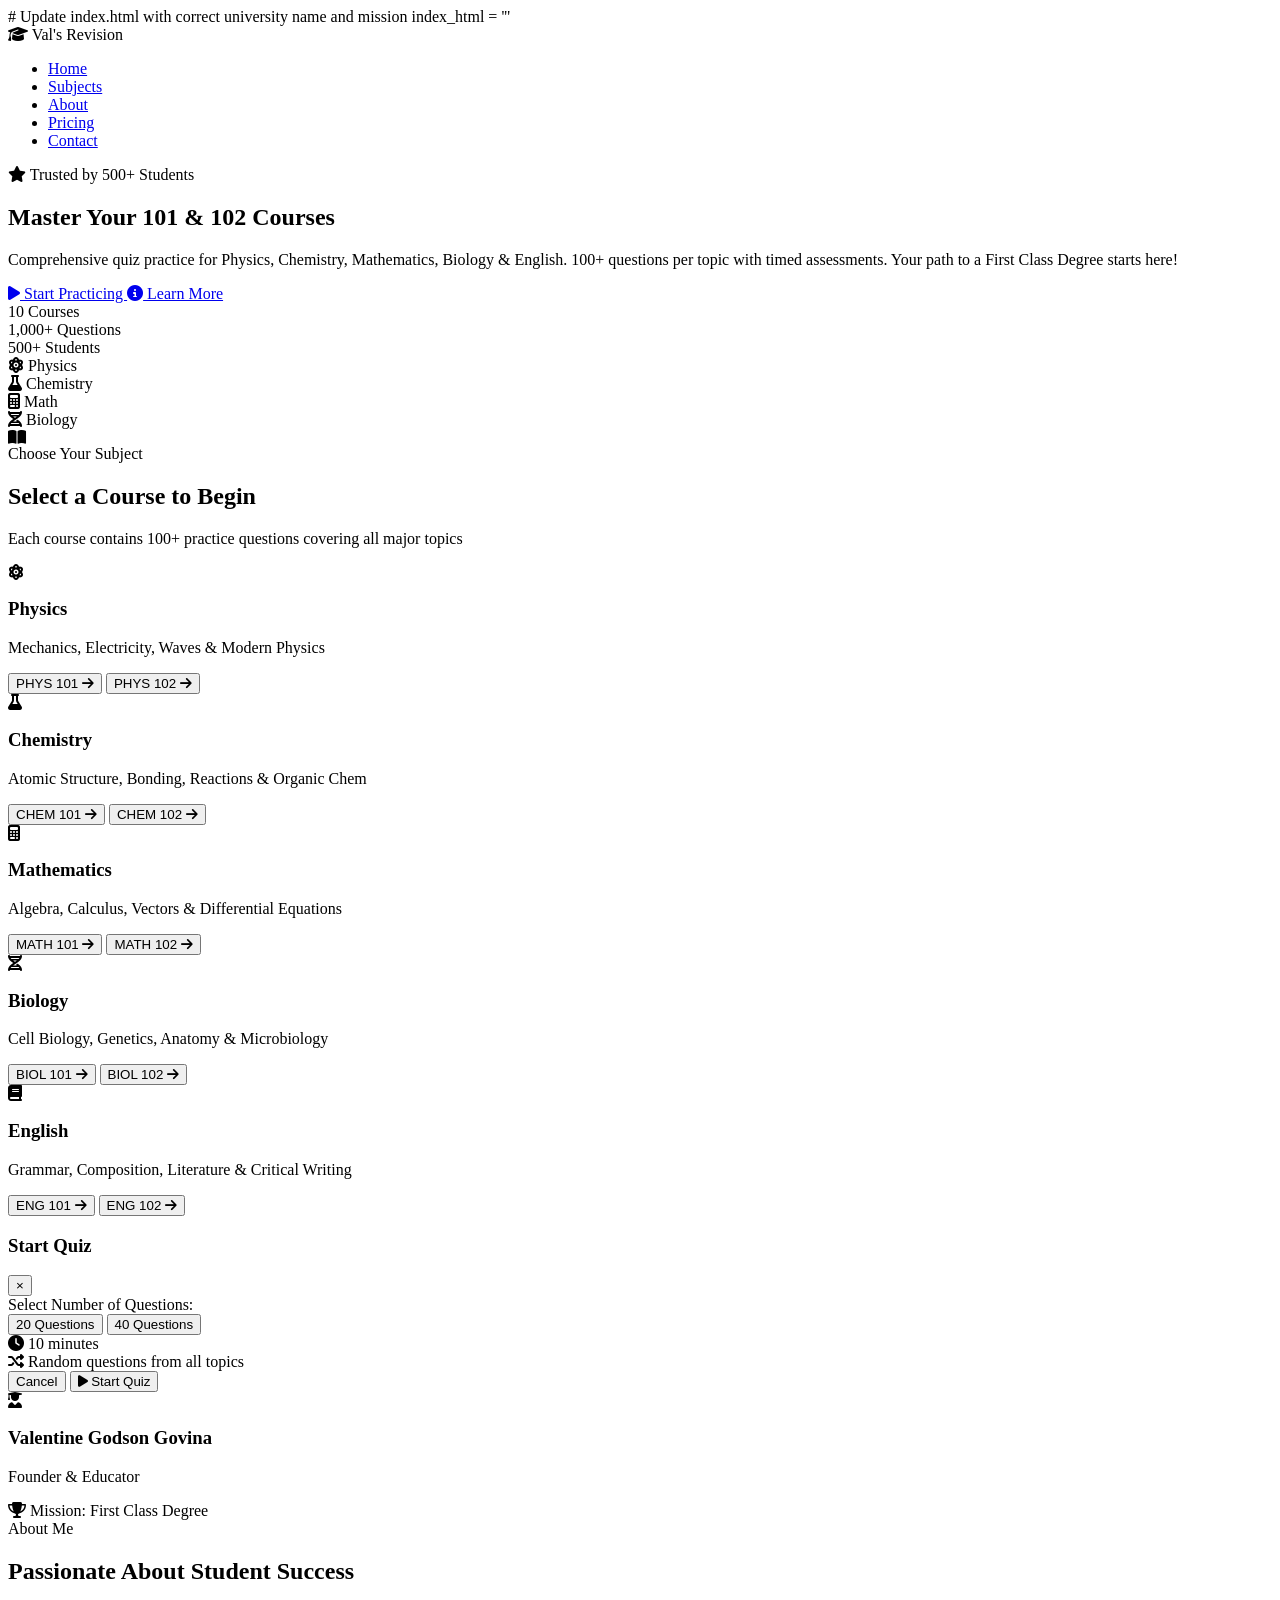
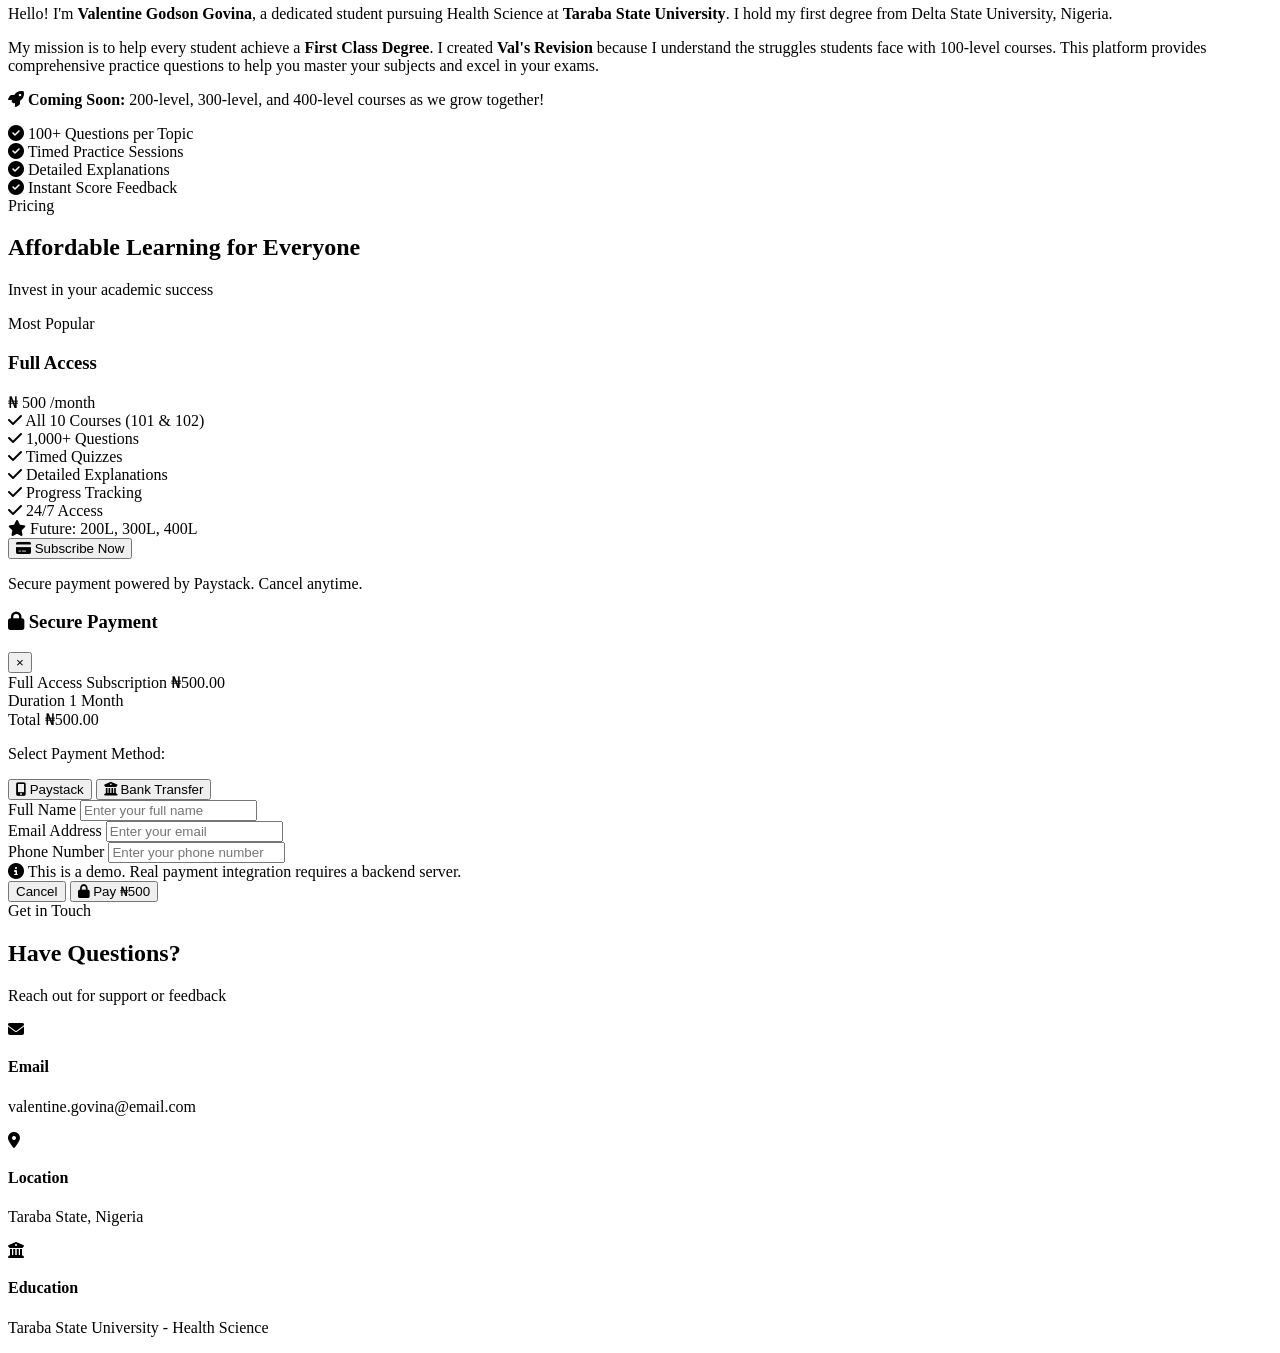
==== index.html @ 2d789924 "Update university name and mission in index.html Updated the university name and mission statement i" ====
# Update index.html with correct university name and mission
index_html = '''<!DOCTYPE html>
<html lang="en">
<head>
    <meta charset="UTF-8">
    <meta name="viewport" content="width=device-width, initial-scale=1.0">
    <title>Val's Revision - Ace Your 101 & 102 Courses</title>
    <link rel="stylesheet" href="css/style.css">
    <link href="https://fonts.googleapis.com/css2?family=Poppins:wght@300;400;500;600;700;800&display=swap" rel="stylesheet">
    <link rel="stylesheet" href="https://cdnjs.cloudflare.com/ajax/libs/font-awesome/6.4.0/css/all.min.css">
</head>
<body>
    <!-- Navigation -->
    <nav class="navbar">
        <div class="nav-container">
            <div class="logo">
                <i class="fas fa-graduation-cap"></i>
                <span>Val's Revision</span>
            </div>
            <ul class="nav-links">
                <li><a href="#home" class="active">Home</a></li>
                <li><a href="#subjects">Subjects</a></li>
                <li><a href="#about">About</a></li>
                <li><a href="#pricing">Pricing</a></li>
                <li><a href="#contact">Contact</a></li>
            </ul>
            <div class="hamburger">
                <span></span>
                <span></span>
                <span></span>
            </div>
        </div>
    </nav>

    <!-- Hero Section -->
    <section id="home" class="hero">
        <div class="hero-content">
            <div class="hero-badge">
                <i class="fas fa-star"></i>
                <span>Trusted by 500+ Students</span>
            </div>
            <h1>Master Your <span class="gradient-text">101 & 102</span> Courses</h1>
            <p class="hero-subtitle">Comprehensive quiz practice for Physics, Chemistry, Mathematics, Biology & English. 100+ questions per topic with timed assessments. Your path to a First Class Degree starts here!</p>
            <div class="hero-buttons">
                <a href="#subjects" class="btn btn-primary">
                    <i class="fas fa-play"></i> Start Practicing
                </a>
                <a href="#about" class="btn btn-secondary">
                    <i class="fas fa-info-circle"></i> Learn More
                </a>
            </div>
            <div class="hero-stats">
                <div class="stat">
                    <span class="stat-number">10</span>
                    <span class="stat-label">Courses</span>
                </div>
                <div class="stat">
                    <span class="stat-number">1,000+</span>
                    <span class="stat-label">Questions</span>
                </div>
                <div class="stat">
                    <span class="stat-number">500+</span>
                    <span class="stat-label">Students</span>
                </div>
            </div>
        </div>
        <div class="hero-image">
            <div class="floating-card card-1">
                <i class="fas fa-atom"></i>
                <span>Physics</span>
            </div>
            <div class="floating-card card-2">
                <i class="fas fa-flask"></i>
                <span>Chemistry</span>
            </div>
            <div class="floating-card card-3">
                <i class="fas fa-calculator"></i>
                <span>Math</span>
            </div>
            <div class="floating-card card-4">
                <i class="fas fa-dna"></i>
                <span>Biology</span>
            </div>
            <div class="hero-illustration">
                <div class="circle circle-1"></div>
                <div class="circle circle-2"></div>
                <div class="circle circle-3"></div>
                <i class="fas fa-book-open main-icon"></i>
            </div>
        </div>
    </section>

    <!-- Subjects Section -->
    <section id="subjects" class="subjects">
        <div class="container">
            <div class="section-header">
                <span class="section-badge">Choose Your Subject</span>
                <h2>Select a Course to Begin</h2>
                <p>Each course contains 100+ practice questions covering all major topics</p>
            </div>
            
            <div class="subjects-grid">
                <!-- Physics -->
                <div class="subject-card" data-subject="physics">
                    <div class="subject-icon physics">
                        <i class="fas fa-atom"></i>
                    </div>
                    <h3>Physics</h3>
                    <p>Mechanics, Electricity, Waves & Modern Physics</p>
                    <div class="course-options">
                        <button class="course-btn" onclick="startQuiz('physics101')">
                            <span>PHYS 101</span>
                            <i class="fas fa-arrow-right"></i>
                        </button>
                        <button class="course-btn" onclick="startQuiz('physics102')">
                            <span>PHYS 102</span>
                            <i class="fas fa-arrow-right"></i>
                        </button>
                    </div>
                </div>

                <!-- Chemistry -->
                <div class="subject-card" data-subject="chemistry">
                    <div class="subject-icon chemistry">
                        <i class="fas fa-flask"></i>
                    </div>
                    <h3>Chemistry</h3>
                    <p>Atomic Structure, Bonding, Reactions & Organic Chem</p>
                    <div class="course-options">
                        <button class="course-btn" onclick="startQuiz('chemistry101')">
                            <span>CHEM 101</span>
                            <i class="fas fa-arrow-right"></i>
                        </button>
                        <button class="course-btn" onclick="startQuiz('chemistry102')">
                            <span>CHEM 102</span>
                            <i class="fas fa-arrow-right"></i>
                        </button>
                    </div>
                </div>

                <!-- Mathematics -->
                <div class="subject-card" data-subject="mathematics">
                    <div class="subject-icon mathematics">
                        <i class="fas fa-calculator"></i>
                    </div>
                    <h3>Mathematics</h3>
                    <p>Algebra, Calculus, Vectors & Differential Equations</p>
                    <div class="course-options">
                        <button class="course-btn" onclick="startQuiz('math101')">
                            <span>MATH 101</span>
                            <i class="fas fa-arrow-right"></i>
                        </button>
                        <button class="course-btn" onclick="startQuiz('math102')">
                            <span>MATH 102</span>
                            <i class="fas fa-arrow-right"></i>
                        </button>
                    </div>
                </div>

                <!-- Biology -->
                <div class="subject-card" data-subject="biology">
                    <div class="subject-icon biology">
                        <i class="fas fa-dna"></i>
                    </div>
                    <h3>Biology</h3>
                    <p>Cell Biology, Genetics, Anatomy & Microbiology</p>
                    <div class="course-options">
                        <button class="course-btn" onclick="startQuiz('biology101')">
                            <span>BIOL 101</span>
                            <i class="fas fa-arrow-right"></i>
                        </button>
                        <button class="course-btn" onclick="startQuiz('biology102')">
                            <span>BIOL 102</span>
                            <i class="fas fa-arrow-right"></i>
                        </button>
                    </div>
                </div>

                <!-- English -->
                <div class="subject-card" data-subject="english">
                    <div class="subject-icon english">
                        <i class="fas fa-book"></i>
                    </div>
                    <h3>English</h3>
                    <p>Grammar, Composition, Literature & Critical Writing</p>
                    <div class="course-options">
                        <button class="course-btn" onclick="startQuiz('english101')">
                            <span>ENG 101</span>
                            <i class="fas fa-arrow-right"></i>
                        </button>
                        <button class="course-btn" onclick="startQuiz('english102')">
                            <span>ENG 102</span>
                            <i class="fas fa-arrow-right"></i>
                        </button>
                    </div>
                </div>
            </div>
        </div>
    </section>

    <!-- Quiz Modal -->
    <div id="quizModal" class="modal">
        <div class="modal-content">
            <div class="modal-header">
                <h3 id="modalTitle">Start Quiz</h3>
                <button class="close-btn" onclick="closeModal()">&times;</button>
            </div>
            <div class="modal-body">
                <div class="quiz-setup">
                    <div class="setup-option">
                        <label>Select Number of Questions:</label>
                        <div class="option-buttons">
                            <button class="opt-btn active" data-questions="20">20 Questions</button>
                            <button class="opt-btn" data-questions="40">40 Questions</button>
                        </div>
                    </div>
                    <div class="setup-info">
                        <div class="info-item">
                            <i class="fas fa-clock"></i>
                            <span id="timeInfo">10 minutes</span>
                        </div>
                        <div class="info-item">
                            <i class="fas fa-random"></i>
                            <span>Random questions from all topics</span>
                        </div>
                    </div>
                </div>
            </div>
            <div class="modal-footer">
                <button class="btn btn-secondary" onclick="closeModal()">Cancel</button>
                <button class="btn btn-primary" onclick="beginQuiz()">
                    <i class="fas fa-play"></i> Start Quiz
                </button>
            </div>
        </div>
    </div>

    <!-- About Section -->
    <section id="about" class="about">
        <div class="container">
            <div class="about-grid">
                <div class="about-image">
                    <div class="about-card">
                        <div class="about-icon">
                            <i class="fas fa-user-graduate"></i>
                        </div>
                        <h3>Valentine Godson Govina</h3>
                        <p class="about-role">Founder & Educator</p>
                        <div class="about-mission">
                            <i class="fas fa-trophy"></i>
                            <span>Mission: First Class Degree</span>
                        </div>
                    </div>
                </div>
                <div class="about-content">
                    <span class="section-badge">About Me</span>
                    <h2>Passionate About Student Success</h2>
                    <p>Hello! I'm <strong>Valentine Godson Govina</strong>, a dedicated student pursuing Health Science at <strong>Taraba State University</strong>. I hold my first degree from Delta State University, Nigeria.</p>
                    <p>My mission is to help every student achieve a <strong>First Class Degree</strong>. I created <strong>Val's Revision</strong> because I understand the struggles students face with 100-level courses. This platform provides comprehensive practice questions to help you master your subjects and excel in your exams.</p>
                    <p class="future-plans"><i class="fas fa-rocket"></i> <strong>Coming Soon:</strong> 200-level, 300-level, and 400-level courses as we grow together!</p>
                    <div class="about-features">
                        <div class="feature">
                            <i class="fas fa-check-circle"></i>
                            <span>100+ Questions per Topic</span>
                        </div>
                        <div class="feature">
                            <i class="fas fa-check-circle"></i>
                            <span>Timed Practice Sessions</span>
                        </div>
                        <div class="feature">
                            <i class="fas fa-check-circle"></i>
                            <span>Detailed Explanations</span>
                        </div>
                        <div class="feature">
                            <i class="fas fa-check-circle"></i>
                            <span>Instant Score Feedback</span>
                        </div>
                    </div>
                </div>
            </div>
        </div>
    </section>

    <!-- Pricing Section -->
    <section id="pricing" class="pricing">
        <div class="container">
            <div class="section-header">
                <span class="section-badge">Pricing</span>
                <h2>Affordable Learning for Everyone</h2>
                <p>Invest in your academic success</p>
            </div>
            <div class="pricing-grid">
                <div class="pricing-card featured">
                    <div class="pricing-badge">Most Popular</div>
                    <div class="pricing-header">
                        <h3>Full Access</h3>
                        <div class="price">
                            <span class="currency">₦</span>
                            <span class="amount">500</span>
                            <span class="period">/month</span>
                        </div>
                    </div>
                    <div class="pricing-features">
                        <div class="feature-item">
                            <i class="fas fa-check"></i>
                            <span>All 10 Courses (101 & 102)</span>
                        </div>
                        <div class="feature-item">
                            <i class="fas fa-check"></i>
                            <span>1,000+ Questions</span>
                        </div>
                        <div class="feature-item">
                            <i class="fas fa-check"></i>
                            <span>Timed Quizzes</span>
                        </div>
                        <div class="feature-item">
                            <i class="fas fa-check"></i>
                            <span>Detailed Explanations</span>
                        </div>
                        <div class="feature-item">
                            <i class="fas fa-check"></i>
                            <span>Progress Tracking</span>
                        </div>
                        <div class="feature-item">
                            <i class="fas fa-check"></i>
                            <span>24/7 Access</span>
                        </div>
                        <div class="feature-item highlight">
                            <i class="fas fa-star"></i>
                            <span>Future: 200L, 300L, 400L</span>
                        </div>
                    </div>
                    <button class="btn btn-primary btn-full" onclick="showPaymentModal()">
                        <i class="fas fa-credit-card"></i> Subscribe Now
                    </button>
                </div>
            </div>
            <p class="pricing-note">Secure payment powered by Paystack. Cancel anytime.</p>
        </div>
    </section>

    <!-- Payment Modal (Demo) -->
    <div id="paymentModal" class="modal">
        <div class="modal-content payment-modal">
            <div class="modal-header">
                <h3><i class="fas fa-lock"></i> Secure Payment</h3>
                <button class="close-btn" onclick="closePaymentModal()">&times;</button>
            </div>
            <div class="modal-body">
                <div class="payment-summary">
                    <div class="payment-item">
                        <span>Full Access Subscription</span>
                        <span>₦500.00</span>
                    </div>
                    <div class="payment-item">
                        <span>Duration</span>
                        <span>1 Month</span>
                    </div>
                    <div class="payment-total">
                        <span>Total</span>
                        <span>₦500.00</span>
                    </div>
                </div>
                <div class="payment-methods">
                    <p>Select Payment Method:</p>
                    <div class="method-buttons">
                        <button class="method-btn active">
                            <i class="fas fa-mobile-alt"></i>
                            <span>Paystack</span>
                        </button>
                        <button class="method-btn">
                            <i class="fas fa-university"></i>
                            <span>Bank Transfer</span>
                        </button>
                    </div>
                </div>
                <div class="payment-form">
                    <div class="form-group">
                        <label>Full Name</label>
                        <input type="text" placeholder="Enter your full name">
                    </div>
                    <div class="form-group">
                        <label>Email Address</label>
                        <input type="email" placeholder="Enter your email">
                    </div>
                    <div class="form-group">
                        <label>Phone Number</label>
                        <input type="tel" placeholder="Enter your phone number">
                    </div>
                </div>
                <div class="payment-notice">
                    <i class="fas fa-info-circle"></i>
                    <span>This is a demo. Real payment integration requires a backend server.</span>
                </div>
            </div>
            <div class="modal-footer">
                <button class="btn btn-secondary" onclick="closePaymentModal()">Cancel</button>
                <button class="btn btn-primary" onclick="processPayment()">
                    <i class="fas fa-lock"></i> Pay ₦500
                </button>
            </div>
        </div>
    </div>

    <!-- Contact Section -->
    <section id="contact" class="contact">
        <div class="container">
            <div class="section-header">
                <span class="section-badge">Get in Touch</span>
                <h2>Have Questions?</h2>
                <p>Reach out for support or feedback</p>
            </div>
            <div class="contact-grid">
                <div class="contact-info">
                    <div class="contact-item">
                        <i class="fas fa-envelope"></i>
                        <div>
                            <h4>Email</h4>
                            <p>valentine.govina@email.com</p>
                        </div>
                    </div>
                    <div class="contact-item">
                        <i class="fas fa-map-marker-alt"></i>
                        <div>
                            <h4>Location</h4>
                            <p>Taraba State, Nigeria</p>
                        </div>
                    </div>
                    <div class="contact-item">
                        <i class="fas fa-university"></i>
                        <div>
                            <h4>Education</h4>
                            <p>Taraba State University - Health Science</p>
                        </div>
                    </div>
                </div
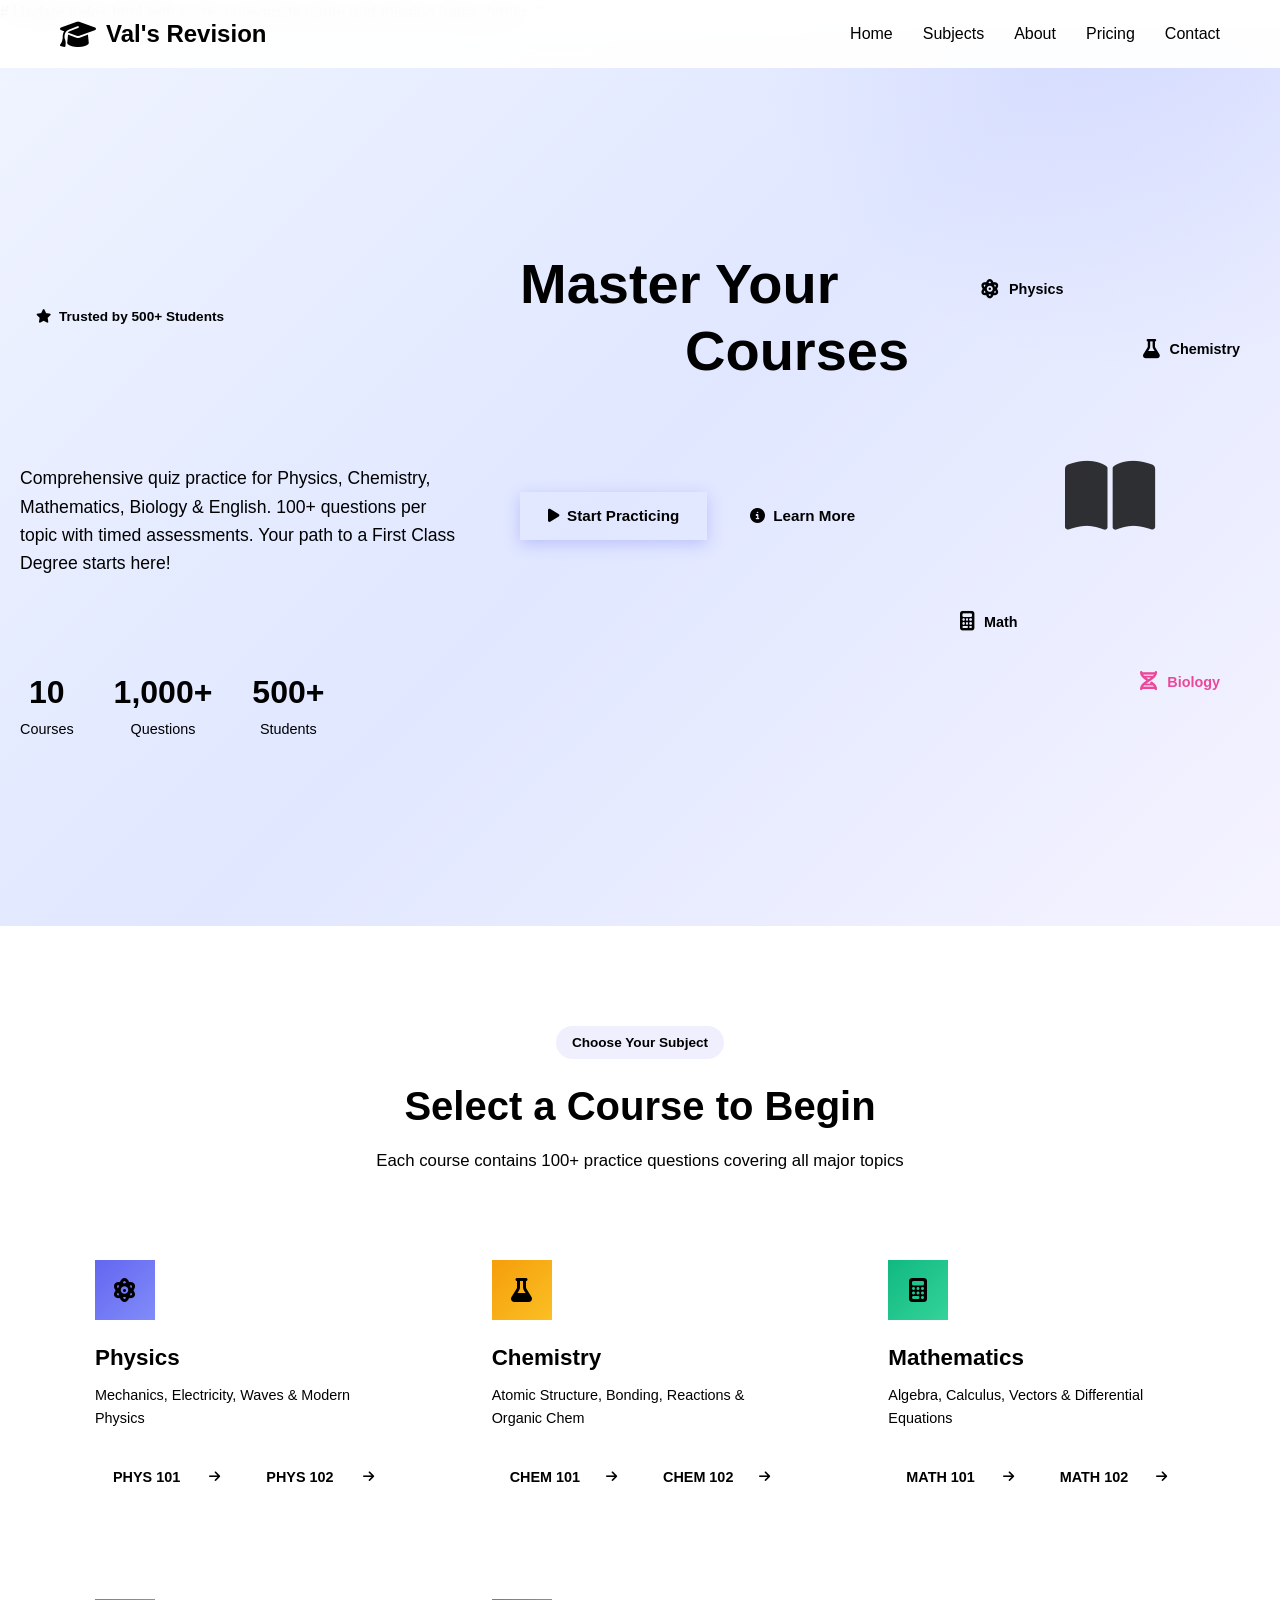
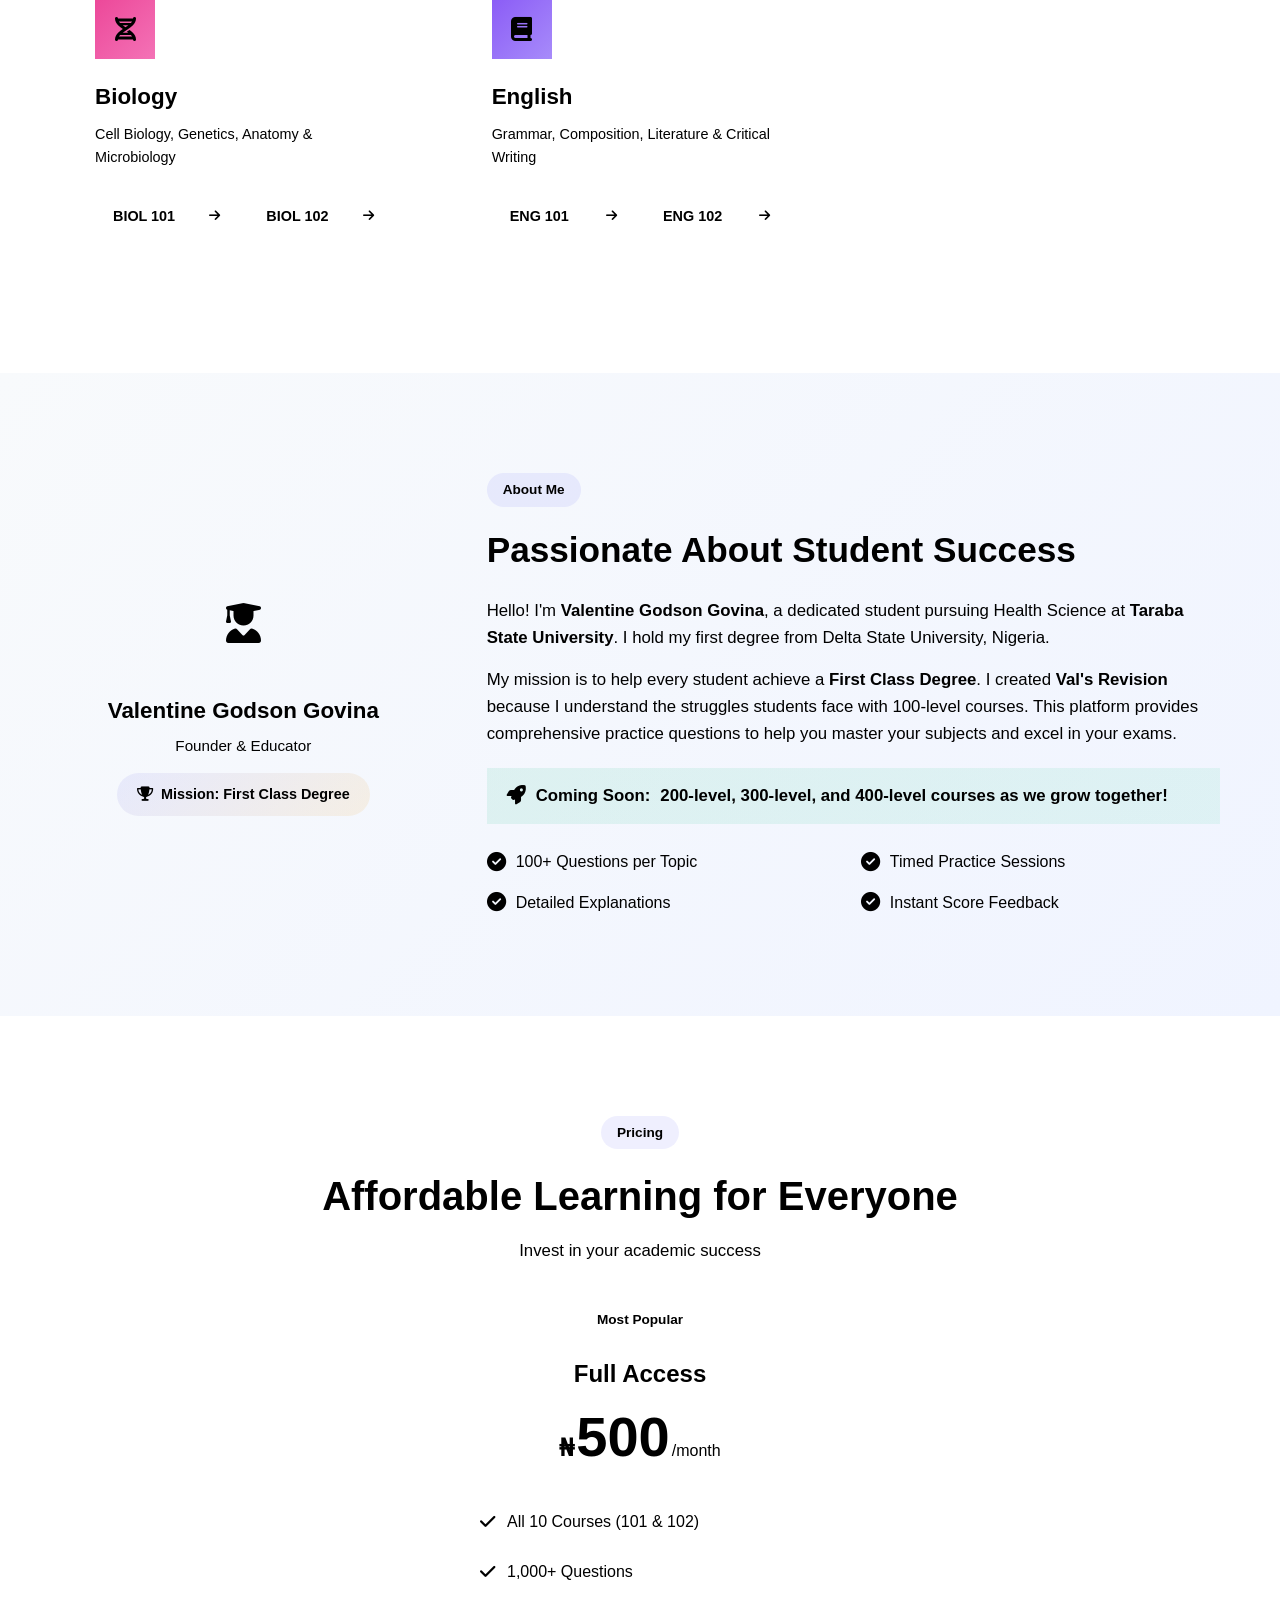
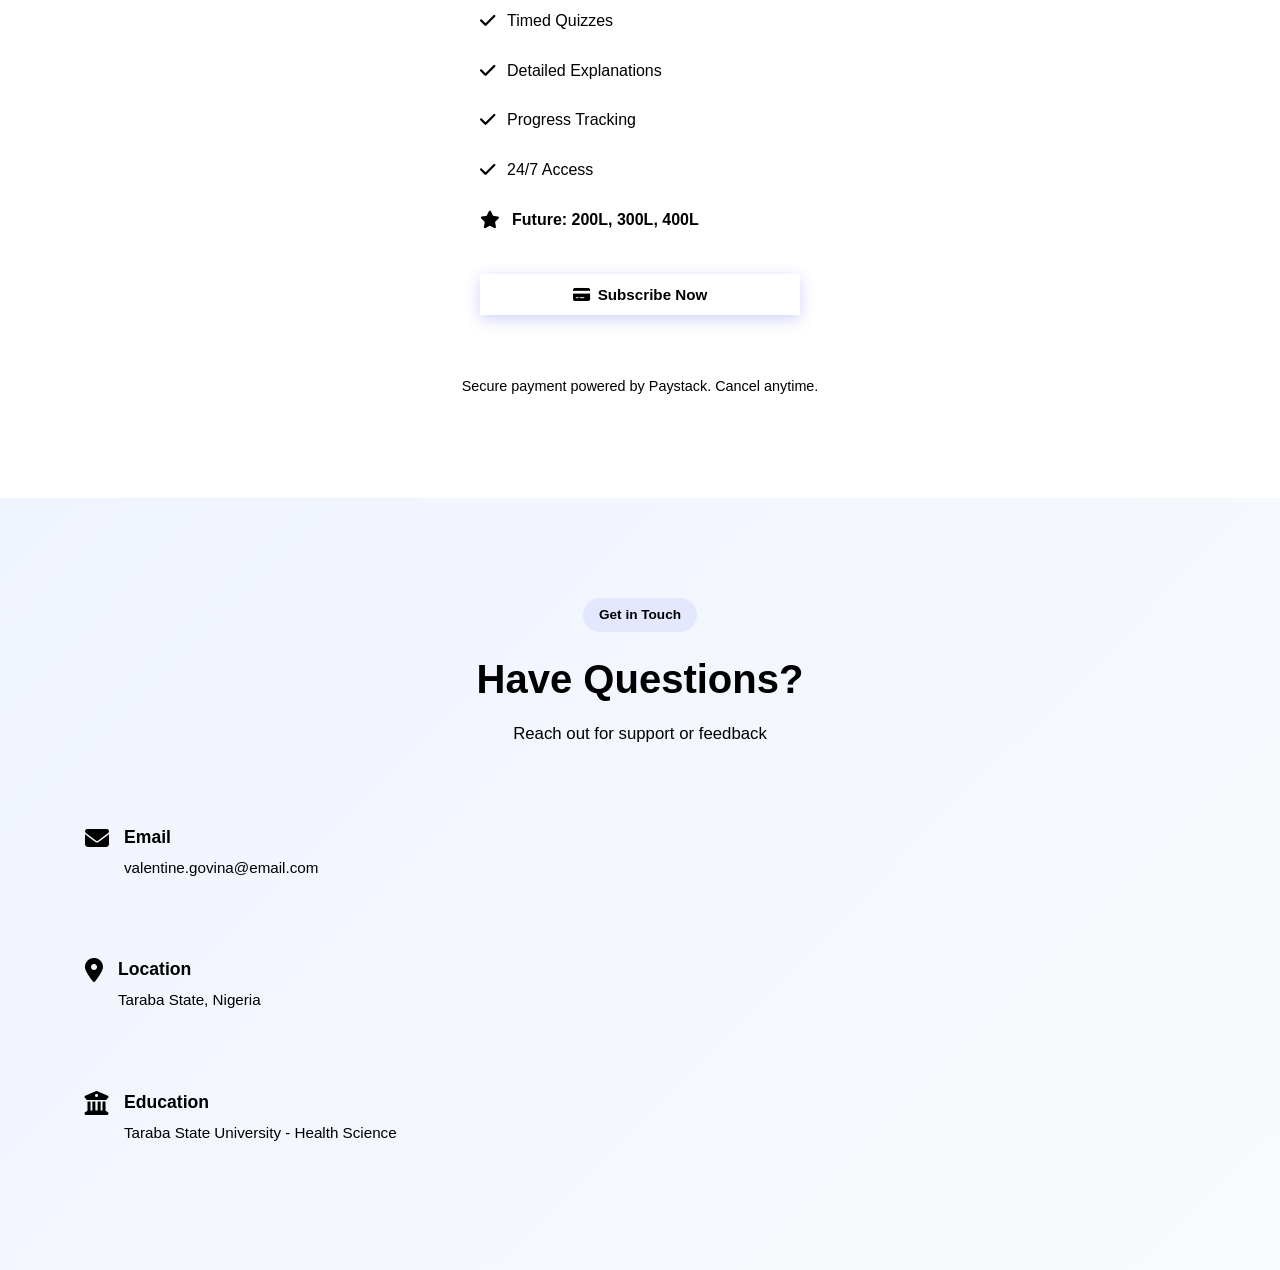
==== commit eafa2dd4: "Update index.html" ====
--- a/index.html
+++ b/index.html
@@ -5,7 +5,7 @@
     <meta charset="UTF-8">
     <meta name="viewport" content="width=device-width, initial-scale=1.0">
     <title>Val's Revision - Ace Your 101 & 102 Courses</title>
-    <link rel="stylesheet" href="css/style.css">
+    <link rel="stylesheet" href="style.css">
     <link href="https://fonts.googleapis.com/css2?family=Poppins:wght@300;400;500;600;700;800&display=swap" rel="stylesheet">
     <link rel="stylesheet" href="https://cdnjs.cloudflare.com/ajax/libs/font-awesome/6.4.0/css/all.min.css">
 </head>
--- a/style.css
+++ b/style.css
@@ -0,0 +1,1071 @@
+# Generate the complete CSS file
+css_content = '''/* ============================================
+   Val's Revision - Complete Stylesheet
+   Created for Valentine Godson Govina
+   ============================================ */
+
+/* CSS Variables */
+:root {
+    --primary: #6366f1;
+    --primary-dark: #4f46e5;
+    --primary-light: #818cf8;
+    --secondary: #10b981;
+    --secondary-dark: #059669;
+    --accent: #f59e0b;
+    --danger: #ef4444;
+    --dark: #1e293b;
+    --darker: #0f172a;
+    --light: #f8fafc;
+    --gray: #64748b;
+    --gray-light: #e2e8f0;
+    --white: #ffffff;
+    --shadow-sm: 0 1px 2px rgba(0,0,0,0.05);
+    --shadow: 0 4px 6px -1px rgba(0,0,0,0.1);
+    --shadow-lg: 0 10px 15px -3px rgba(0,0,0,0.1);
+    --shadow-xl: 0 20px 25px -5px rgba(0,0,0,0.1);
+    --radius: 12px;
+    --radius-lg: 20px;
+    --transition: all 0.3s ease;
+}
+
+/* Reset & Base */
+* {
+    margin: 0;
+    padding: 0;
+    box-sizing: border-box;
+}
+
+html {
+    scroll-behavior: smooth;
+}
+
+body {
+    font-family: 'Poppins', sans-serif;
+    background: var(--light);
+    color: var(--dark);
+    line-height: 1.6;
+    overflow-x: hidden;
+}
+
+a {
+    text-decoration: none;
+    color: inherit;
+}
+
+ul {
+    list-style: none;
+}
+
+.container {
+    max-width: 1200px;
+    margin: 0 auto;
+    padding: 0 20px;
+}
+
+/* ============================================
+   NAVIGATION
+   ============================================ */
+.navbar {
+    position: fixed;
+    top: 0;
+    left: 0;
+    right: 0;
+    background: rgba(255,255,255,0.95);
+    backdrop-filter: blur(10px);
+    z-index: 1000;
+    box-shadow: var(--shadow-sm);
+    transition: var(--transition);
+}
+
+.nav-container {
+    max-width: 1200px;
+    margin: 0 auto;
+    padding: 15px 20px;
+    display: flex;
+    justify-content: space-between;
+    align-items: center;
+}
+
+.logo {
+    display: flex;
+    align-items: center;
+    gap: 10px;
+    font-size: 1.5rem;
+    font-weight: 700;
+    color: var(--primary);
+}
+
+.logo i {
+    font-size: 1.8rem;
+}
+
+.nav-links {
+    display: flex;
+    gap: 30px;
+}
+
+.nav-links a {
+    font-weight: 500;
+    color: var(--gray);
+    transition: var(--transition);
+    position: relative;
+}
+
+.nav-links a:hover,
+.nav-links a.active {
+    color: var(--primary);
+}
+
+.nav-links a::after {
+    content: '';
+    position: absolute;
+    bottom: -5px;
+    left: 0;
+    width: 0;
+    height: 2px;
+    background: var(--primary);
+    transition: var(--transition);
+}
+
+.nav-links a:hover::after,
+.nav-links a.active::after {
+    width: 100%;
+}
+
+.hamburger {
+    display: none;
+    flex-direction: column;
+    gap: 5px;
+    cursor: pointer;
+}
+
+.hamburger span {
+    width: 25px;
+    height: 3px;
+    background: var(--dark);
+    border-radius: 3px;
+    transition: var(--transition);
+}
+
+/* ============================================
+   BUTTONS
+   ============================================ */
+.btn {
+    display: inline-flex;
+    align-items: center;
+    gap: 8px;
+    padding: 12px 28px;
+    border-radius: var(--radius);
+    font-weight: 600;
+    font-size: 0.95rem;
+    cursor: pointer;
+    transition: var(--transition);
+    border: none;
+    outline: none;
+}
+
+.btn-primary {
+    background: linear-gradient(135deg, var(--primary), var(--primary-dark));
+    color: var(--white);
+    box-shadow: 0 4px 15px rgba(99,102,241,0.3);
+}
+
+.btn-primary:hover {
+    transform: translateY(-2px);
+    box-shadow: 0 6px 20px rgba(99,102,241,0.4);
+}
+
+.btn-secondary {
+    background: var(--white);
+    color: var(--dark);
+    border: 2px solid var(--gray-light);
+}
+
+.btn-secondary:hover {
+    border-color: var(--primary);
+    color: var(--primary);
+}
+
+.btn-full {
+    width: 100%;
+    justify-content: center;
+}
+
+/* ============================================
+   HERO SECTION
+   ============================================ */
+.hero {
+    min-height: 100vh;
+    display: flex;
+    align-items: center;
+    padding: 100px 20px 60px;
+    background: linear-gradient(135deg, #f0f4ff 0%, #e0e7ff 50%, #f5f3ff 100%);
+    position: relative;
+    overflow: hidden;
+}
+
+.hero::before {
+    content: '';
+    position: absolute;
+    top: -50%;
+    right: -20%;
+    width: 800px;
+    height: 800px;
+    background: radial-gradient(circle, rgba(99,102,241,0.1) 0%, transparent 70%);
+    border-radius: 50%;
+}
+
+.hero-content {
+    max-width: 1200px;
+    margin: 0 auto;
+    display: grid;
+    grid-template-columns: 1fr 1fr;
+    gap: 60px;
+    align-items: center;
+    width: 100%;
+}
+
+.hero-badge {
+    display: inline-flex;
+    align-items: center;
+    gap: 8px;
+    background: var(--white);
+    padding: 8px 16px;
+    border-radius: 50px;
+    font-size: 0.85rem;
+    font-weight: 600;
+    color: var(--primary);
+    box-shadow: var(--shadow);
+    margin-bottom: 20px;
+    width: fit-content;
+}
+
+.hero h1 {
+    font-size: 3.5rem;
+    font-weight: 800;
+    line-height: 1.2;
+    color: var(--darker);
+    margin-bottom: 20px;
+}
+
+.gradient-text {
+    background: linear-gradient(135deg, var(--primary), var(--accent));
+    -webkit-background-clip: text;
+    -webkit-text-fill-color: transparent;
+    background-clip: text;
+}
+
+.hero-subtitle {
+    font-size: 1.1rem;
+    color: var(--gray);
+    margin-bottom: 30px;
+    max-width: 500px;
+}
+
+.hero-buttons {
+    display: flex;
+    gap: 15px;
+    margin-bottom: 40px;
+}
+
+.hero-stats {
+    display: flex;
+    gap: 40px;
+}
+
+.stat {
+    text-align: center;
+}
+
+.stat-number {
+    display: block;
+    font-size: 2rem;
+    font-weight: 800;
+    color: var(--primary);
+}
+
+.stat-label {
+    font-size: 0.9rem;
+    color: var(--gray);
+}
+
+/* Hero Image/Illustration */
+.hero-image {
+    position: relative;
+    display: flex;
+    justify-content: center;
+    align-items: center;
+    height: 500px;
+}
+
+.hero-illustration {
+    position: relative;
+    width: 300px;
+    height: 300px;
+}
+
+.circle {
+    position: absolute;
+    border-radius: 50%;
+    opacity: 0.3;
+}
+
+.circle-1 {
+    width: 300px;
+    height: 300px;
+    background: linear-gradient(135deg, var(--primary), var(--primary-light));
+    top: 0;
+    left: 0;
+}
+
+.circle-2 {
+    width: 200px;
+    height: 200px;
+    background: linear-gradient(135deg, var(--accent), #fbbf24);
+    top: 50px;
+    right: -30px;
+}
+
+.circle-3 {
+    width: 150px;
+    height: 150px;
+    background: linear-gradient(135deg, var(--secondary), #34d399);
+    bottom: 20px;
+    left: 30px;
+}
+
+.main-icon {
+    position: absolute;
+    top: 50%;
+    left: 50%;
+    transform: translate(-50%, -50%);
+    font-size: 5rem;
+    color: var(--primary);
+    opacity: 0.8;
+}
+
+.floating-card {
+    position: absolute;
+    background: var(--white);
+    padding: 12px 20px;
+    border-radius: var(--radius);
+    box-shadow: var(--shadow-lg);
+    display: flex;
+    align-items: center;
+    gap: 10px;
+    font-weight: 600;
+    font-size: 0.9rem;
+    animation: float 3s ease-in-out infinite;
+}
+
+.floating-card i {
+    font-size: 1.2rem;
+}
+
+.card-1 {
+    top: 20px;
+    left: 0;
+    color: var(--primary);
+    animation-delay: 0s;
+}
+
+.card-2 {
+    top: 80px;
+    right: 0;
+    color: var(--accent);
+    animation-delay: 0.5s;
+}
+
+.card-3 {
+    bottom: 100px;
+    left: -20px;
+    color: var(--secondary);
+    animation-delay: 1s;
+}
+
+.card-4 {
+    bottom: 40px;
+    right: 20px;
+    color: #ec4899;
+    animation-delay: 1.5s;
+}
+
+@keyframes float {
+    0%, 100% { transform: translateY(0); }
+    50% { transform: translateY(-15px); }
+}
+
+/* ============================================
+   SECTIONS COMMON
+   ============================================ */
+.section-header {
+    text-align: center;
+    margin-bottom: 50px;
+}
+
+.section-badge {
+    display: inline-block;
+    background: rgba(99,102,241,0.1);
+    color: var(--primary);
+    padding: 6px 16px;
+    border-radius: 50px;
+    font-size: 0.85rem;
+    font-weight: 600;
+    margin-bottom: 15px;
+}
+
+.section-header h2 {
+    font-size: 2.5rem;
+    font-weight: 700;
+    color: var(--darker);
+    margin-bottom: 10px;
+}
+
+.section-header p {
+    color: var(--gray);
+    font-size: 1.05rem;
+}
+
+/* ============================================
+   SUBJECTS SECTION
+   ============================================ */
+.subjects {
+    padding: 100px 20px;
+    background: var(--white);
+}
+
+.subjects-grid {
+    display: grid;
+    grid-template-columns: repeat(auto-fit, minmax(300px, 1fr));
+    gap: 30px;
+    max-width: 1200px;
+    margin: 0 auto;
+}
+
+.subject-card {
+    background: var(--white);
+    border-radius: var(--radius-lg);
+    padding: 35px;
+    box-shadow: var(--shadow);
+    border: 1px solid var(--gray-light);
+    transition: var(--transition);
+    position: relative;
+    overflow: hidden;
+}
+
+.subject-card::before {
+    content: '';
+    position: absolute;
+    top: 0;
+    left: 0;
+    width: 100%;
+    height: 4px;
+    background: linear-gradient(90deg, var(--primary), var(--primary-light));
+    transform: scaleX(0);
+    transform-origin: left;
+    transition: var(--transition);
+}
+
+.subject-card:hover::before {
+    transform: scaleX(1);
+}
+
+.subject-card:hover {
+    transform: translateY(-5px);
+    box-shadow: var(--shadow-xl);
+}
+
+.subject-icon {
+    width: 60px;
+    height: 60px;
+    border-radius: var(--radius);
+    display: flex;
+    align-items: center;
+    justify-content: center;
+    font-size: 1.5rem;
+    margin-bottom: 20px;
+    color: var(--white);
+}
+
+.subject-icon.physics { background: linear-gradient(135deg, #6366f1, #818cf8); }
+.subject-icon.chemistry { background: linear-gradient(135deg, #f59e0b, #fbbf24); }
+.subject-icon.mathematics { background: linear-gradient(135deg, #10b981, #34d399); }
+.subject-icon.biology { background: linear-gradient(135deg, #ec4899, #f472b6); }
+.subject-icon.english { background: linear-gradient(135deg, #8b5cf6, #a78bfa); }
+
+.subject-card h3 {
+    font-size: 1.4rem;
+    font-weight: 700;
+    margin-bottom: 8px;
+    color: var(--darker);
+}
+
+.subject-card > p {
+    color: var(--gray);
+    font-size: 0.9rem;
+    margin-bottom: 25px;
+}
+
+.course-options {
+    display: flex;
+    gap: 10px;
+}
+
+.course-btn {
+    flex: 1;
+    display: flex;
+    align-items: center;
+    justify-content: space-between;
+    padding: 12px 16px;
+    background: var(--light);
+    border: 2px solid transparent;
+    border-radius: var(--radius);
+    font-weight: 600;
+    font-size: 0.9rem;
+    color: var(--dark);
+    cursor: pointer;
+    transition: var(--transition);
+}
+
+.course-btn:hover {
+    background: var(--primary);
+    color: var(--white);
+    border-color: var(--primary);
+}
+
+.course-btn i {
+    font-size: 0.8rem;
+    transition: var(--transition);
+}
+
+.course-btn:hover i {
+    transform: translateX(3px);
+}
+
+/* ============================================
+   MODAL
+   ============================================ */
+.modal {
+    display: none;
+    position: fixed;
+    top: 0;
+    left: 0;
+    width: 100%;
+    height: 100%;
+    background: rgba(0,0,0,0.5);
+    z-index: 2000;
+    justify-content: center;
+    align-items: center;
+    padding: 20px;
+    backdrop-filter: blur(5px);
+}
+
+.modal.active {
+    display: flex;
+}
+
+.modal-content {
+    background: var(--white);
+    border-radius: var(--radius-lg);
+    max-width: 500px;
+    width: 100%;
+    max-height: 90vh;
+    overflow-y: auto;
+    animation: modalSlideIn 0.3s ease;
+}
+
+@keyframes modalSlideIn {
+    from {
+        opacity: 0;
+        transform: translateY(-30px);
+    }
+    to {
+        opacity: 1;
+        transform: translateY(0);
+    }
+}
+
+.modal-header {
+    display: flex;
+    justify-content: space-between;
+    align-items: center;
+    padding: 25px;
+    border-bottom: 1px solid var(--gray-light);
+}
+
+.modal-header h3 {
+    font-size: 1.3rem;
+    font-weight: 700;
+}
+
+.close-btn {
+    background: none;
+    border: none;
+    font-size: 1.5rem;
+    color: var(--gray);
+    cursor: pointer;
+    transition: var(--transition);
+}
+
+.close-btn:hover {
+    color: var(--danger);
+}
+
+.modal-body {
+    padding: 25px;
+}
+
+.modal-footer {
+    display: flex;
+    gap: 10px;
+    padding: 20px 25px;
+    border-top: 1px solid var(--gray-light);
+    justify-content: flex-end;
+}
+
+/* Quiz Setup */
+.setup-option {
+    margin-bottom: 25px;
+}
+
+.setup-option label {
+    display: block;
+    font-weight: 600;
+    margin-bottom: 12px;
+    color: var(--darker);
+}
+
+.option-buttons {
+    display: flex;
+    gap: 10px;
+}
+
+.opt-btn {
+    flex: 1;
+    padding: 12px;
+    border: 2px solid var(--gray-light);
+    background: var(--white);
+    border-radius: var(--radius);
+    font-weight: 600;
+    cursor: pointer;
+    transition: var(--transition);
+}
+
+.opt-btn.active,
+.opt-btn:hover {
+    border-color: var(--primary);
+    background: rgba(99,102,241,0.05);
+    color: var(--primary);
+}
+
+.setup-info {
+    display: flex;
+    flex-direction: column;
+    gap: 12px;
+}
+
+.info-item {
+    display: flex;
+    align-items: center;
+    gap: 10px;
+    color: var(--gray);
+    font-size: 0.95rem;
+}
+
+.info-item i {
+    color: var(--primary);
+    width: 20px;
+}
+
+/* Payment Modal */
+.payment-modal .modal-content {
+    max-width: 450px;
+}
+
+.payment-summary {
+    background: var(--light);
+    border-radius: var(--radius);
+    padding: 20px;
+    margin-bottom: 20px;
+}
+
+.payment-item {
+    display: flex;
+    justify-content: space-between;
+    padding: 8px 0;
+    color: var(--gray);
+}
+
+.payment-total {
+    display: flex;
+    justify-content: space-between;
+    padding-top: 12px;
+    margin-top: 12px;
+    border-top: 2px solid var(--gray-light);
+    font-weight: 700;
+    font-size: 1.1rem;
+    color: var(--darker);
+}
+
+.payment-methods {
+    margin-bottom: 20px;
+}
+
+.payment-methods p {
+    font-weight: 600;
+    margin-bottom: 10px;
+}
+
+.method-buttons {
+    display: flex;
+    gap: 10px;
+}
+
+.method-btn {
+    flex: 1;
+    display: flex;
+    align-items: center;
+    justify-content: center;
+    gap: 8px;
+    padding: 12px;
+    border: 2px solid var(--gray-light);
+    background: var(--white);
+    border-radius: var(--radius);
+    font-weight: 600;
+    cursor: pointer;
+    transition: var(--transition);
+}
+
+.method-btn.active,
+.method-btn:hover {
+    border-color: var(--primary);
+    background: rgba(99,102,241,0.05);
+    color: var(--primary);
+}
+
+.payment-form .form-group {
+    margin-bottom: 15px;
+}
+
+.payment-form label {
+    display: block;
+    font-weight: 500;
+    margin-bottom: 6px;
+    font-size: 0.9rem;
+}
+
+.payment-form input {
+    width: 100%;
+    padding: 12px;
+    border: 2px solid var(--gray-light);
+    border-radius: var(--radius);
+    font-family: inherit;
+    font-size: 0.95rem;
+    transition: var(--transition);
+}
+
+.payment-form input:focus {
+    outline: none;
+    border-color: var(--primary);
+}
+
+.payment-notice {
+    display: flex;
+    align-items: flex-start;
+    gap: 10px;
+    background: rgba(245,158,11,0.1);
+    padding: 12px;
+    border-radius: var(--radius);
+    margin-top: 15px;
+    font-size: 0.85rem;
+    color: var(--accent);
+}
+
+.payment-notice i {
+    margin-top: 2px;
+}
+
+/* ============================================
+   ABOUT SECTION
+   ============================================ */
+.about {
+    padding: 100px 20px;
+    background: linear-gradient(135deg, #f8fafc 0%, #f0f4ff 100%);
+}
+
+.about-grid {
+    display: grid;
+    grid-template-columns: 1fr 2fr;
+    gap: 60px;
+    max-width: 1200px;
+    margin: 0 auto;
+    align-items: center;
+}
+
+.about-card {
+    background: var(--white);
+    border-radius: var(--radius-lg);
+    padding: 40px;
+    text-align: center;
+    box-shadow: var(--shadow-lg);
+    border: 1px solid var(--gray-light);
+}
+
+.about-icon {
+    width: 100px;
+    height: 100px;
+    background: linear-gradient(135deg, var(--primary), var(--primary-light));
+    border-radius: 50%;
+    display: flex;
+    align-items: center;
+    justify-content: center;
+    margin: 0 auto 20px;
+    font-size: 2.5rem;
+    color: var(--white);
+}
+
+.about-card h3 {
+    font-size: 1.4rem;
+    font-weight: 700;
+    margin-bottom: 5px;
+}
+
+.about-role {
+    color: var(--gray);
+    font-size: 0.95rem;
+    margin-bottom: 15px;
+}
+
+.about-mission {
+    display: inline-flex;
+    align-items: center;
+    gap: 8px;
+    background: linear-gradient(135deg, rgba(99,102,241,0.1), rgba(245,158,11,0.1));
+    padding: 10px 20px;
+    border-radius: 50px;
+    font-weight: 600;
+    font-size: 0.9rem;
+    color: var(--primary);
+}
+
+.about-mission i {
+    color: var(--accent);
+}
+
+.about-content h2 {
+    font-size: 2.2rem;
+    font-weight: 700;
+    margin-bottom: 20px;
+    color: var(--darker);
+}
+
+.about-content p {
+    color: var(--gray);
+    margin-bottom: 15px;
+    font-size: 1.05rem;
+}
+
+.about-content strong {
+    color: var(--darker);
+}
+
+.future-plans {
+    display: flex;
+    align-items: center;
+    gap: 10px;
+    background: linear-gradient(135deg, rgba(16,185,129,0.1), rgba(52,211,153,0.1));
+    padding: 15px 20px;
+    border-radius: var(--radius);
+    margin: 20px 0;
+    font-weight: 600;
+    color: var(--secondary-dark);
+}
+
+.future-plans i {
+    font-size: 1.2rem;
+}
+
+.about-features {
+    display: grid;
+    grid-template-columns: 1fr 1fr;
+    gap: 15px;
+    margin-top: 25px;
+}
+
+.about-features .feature {
+    display: flex;
+    align-items: center;
+    gap: 10px;
+    font-weight: 500;
+}
+
+.about-features .feature i {
+    color: var(--secondary);
+    font-size: 1.2rem;
+}
+
+/* ============================================
+   PRICING SECTION
+   ============================================ */
+.pricing {
+    padding: 100px 20px;
+    background: var(--white);
+}
+
+.pricing-grid {
+    display: flex;
+    justify-content: center;
+    max-width: 400px;
+    margin: 0 auto;
+}
+
+.pricing-card {
+    background: var(--white);
+    border-radius: var(--radius-lg);
+    padding: 40px;
+    box-shadow: var(--shadow-xl);
+    border: 2px solid var(--primary);
+    position: relative;
+    width: 100%;
+}
+
+.pricing-badge {
+    position: absolute;
+    top: -12px;
+    left: 50%;
+    transform: translateX(-50%);
+    background: linear-gradient(135deg, var(--primary), var(--primary-dark));
+    color: var(--white);
+    padding: 6px 20px;
+    border-radius: 50px;
+    font-size: 0.85rem;
+    font-weight: 700;
+}
+
+.pricing-header {
+    text-align: center;
+    margin-bottom: 30px;
+}
+
+.pricing-header h3 {
+    font-size: 1.5rem;
+    font-weight: 700;
+    margin-bottom: 15px;
+}
+
+.price {
+    display: flex;
+    align-items: baseline;
+    justify-content: center;
+    gap: 2px;
+}
+
+.price .currency {
+    font-size: 1.5rem;
+    font-weight: 700;
+    color: var(--primary);
+}
+
+.price .amount {
+    font-size: 3.5rem;
+    font-weight: 800;
+    color: var(--darker);
+    line-height: 1;
+}
+
+.price .period {
+    color: var(--gray);
+    font-size: 1rem;
+}
+
+.pricing-features {
+    margin-bottom: 30px;
+}
+
+.feature-item {
+    display: flex;
+    align-items: center;
+    gap: 12px;
+    padding: 12px 0;
+    border-bottom: 1px solid var(--gray-light);
+}
+
+.feature-item:last-child {
+    border-bottom: none;
+}
+
+.feature-item i {
+    color: var(--secondary);
+    font-size: 1.1rem;
+}
+
+.feature-item.highlight i {
+    color: var(--accent);
+}
+
+.feature-item.highlight {
+    font-weight: 600;
+    color: var(--accent);
+}
+
+.pricing-note {
+    text-align: center;
+    margin-top: 20px;
+    color: var(--gray);
+    font-size: 0.9rem;
+}
+
+/* ============================================
+   CONTACT SECTION
+   ============================================ */
+.contact {
+    padding: 100px 20px;
+    background: linear-gradient(135deg, #f0f4ff 0%, #f8fafc 100%);
+}
+
+.contact-grid {
+    display: grid;
+    grid-template-columns: 1fr 1.5fr;
+    gap: 60px;
+    max-width: 1200px;
+    margin: 0 auto;
+}
+
+.contact-info {
+    display: flex;
+    flex-direction: column;
+    gap: 25px;
+}
+
+.contact-item {
+    display: flex;
+    align-items: flex-start;
+    gap: 15px;
+    background: var(--white);
+    padding: 25px;
+    border-radius: var(--radius);
+    box-shadow: var(--shadow);
+}
+
+.contact-item i {
+    font-size: 1.5rem;
+    color: var(--primary);
+    margin-top: 3px;
+}
+
+.contact-item h4 {
+    font-size: 1.1rem;
+    font-weight: 600;
+    margin-bottom: 5px;
+}
+
+.contact-item p {
+    color: var(--gray);
+    font-size: 0.95rem;
+}
+
+.contact-form-wrapper {
+    background: var(--white);
+    padding: 40px;
+    border-radius: var(--radius-lg);
+    box
